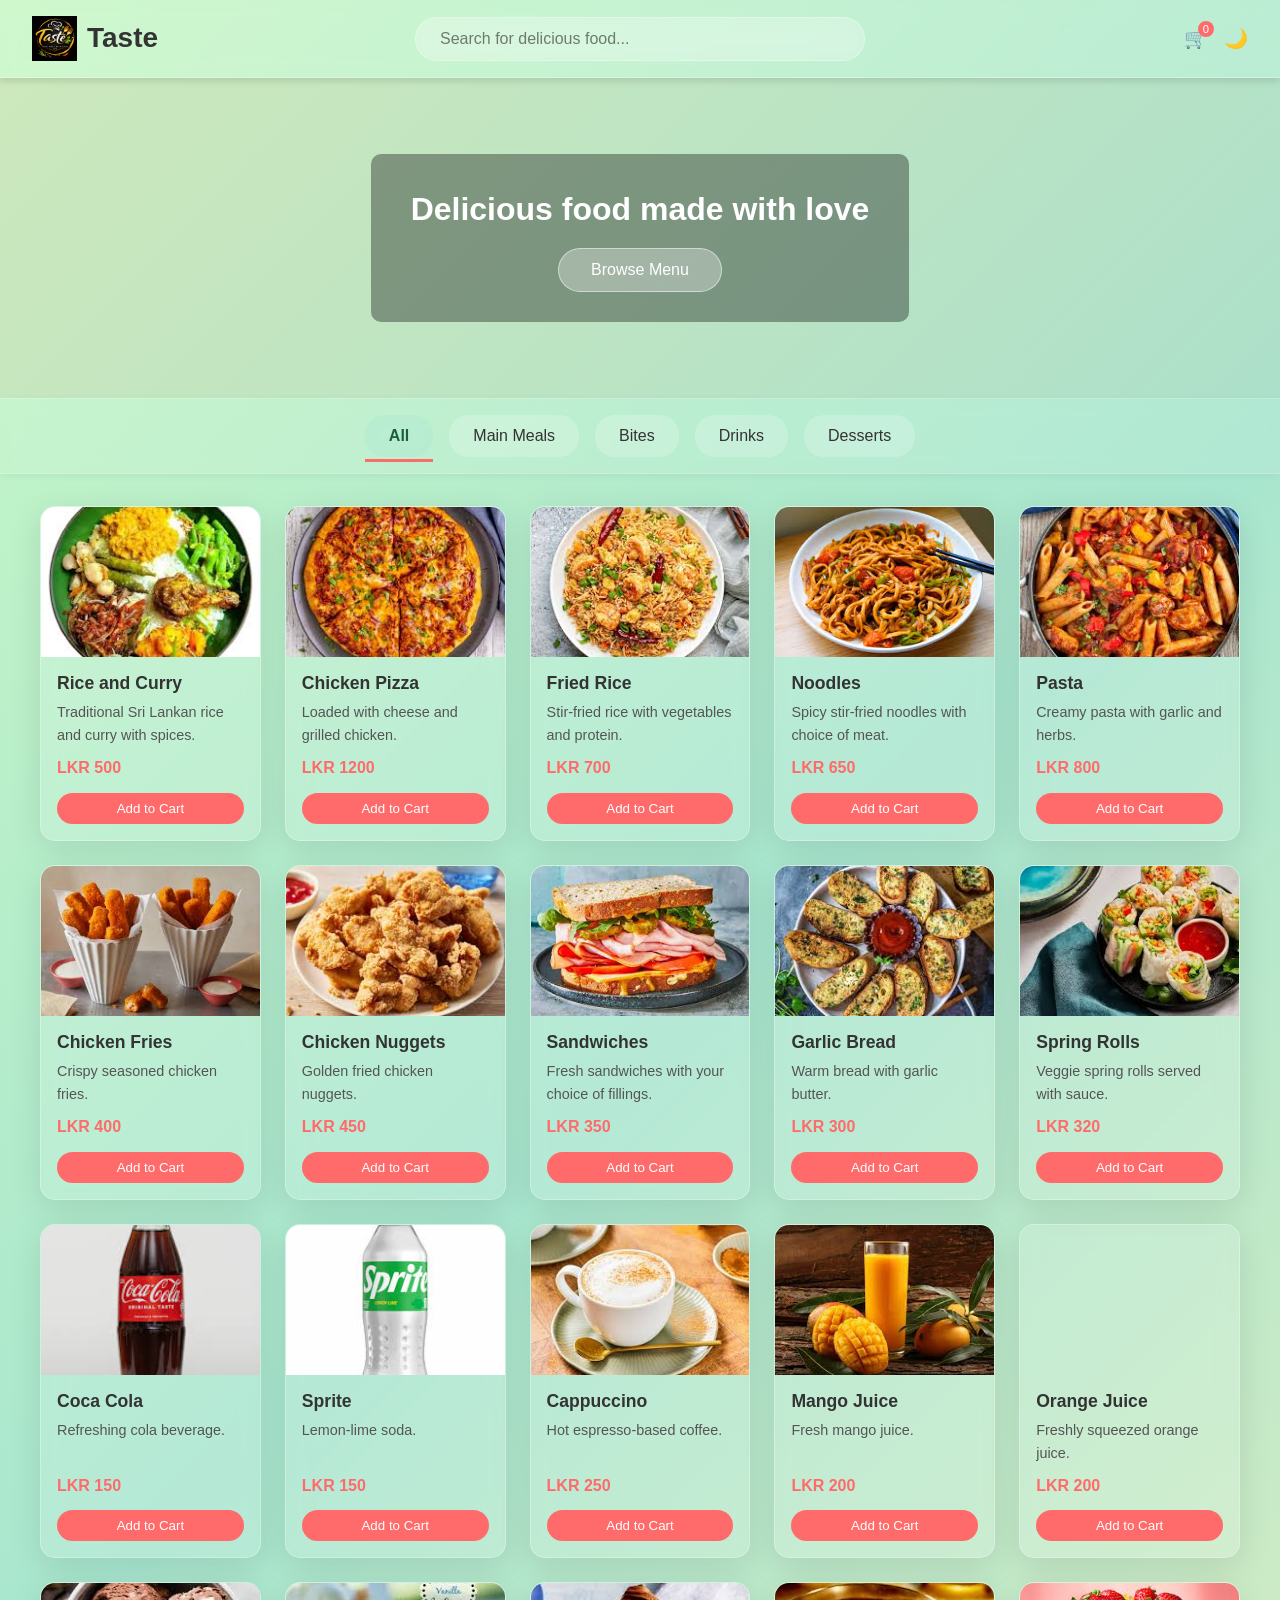
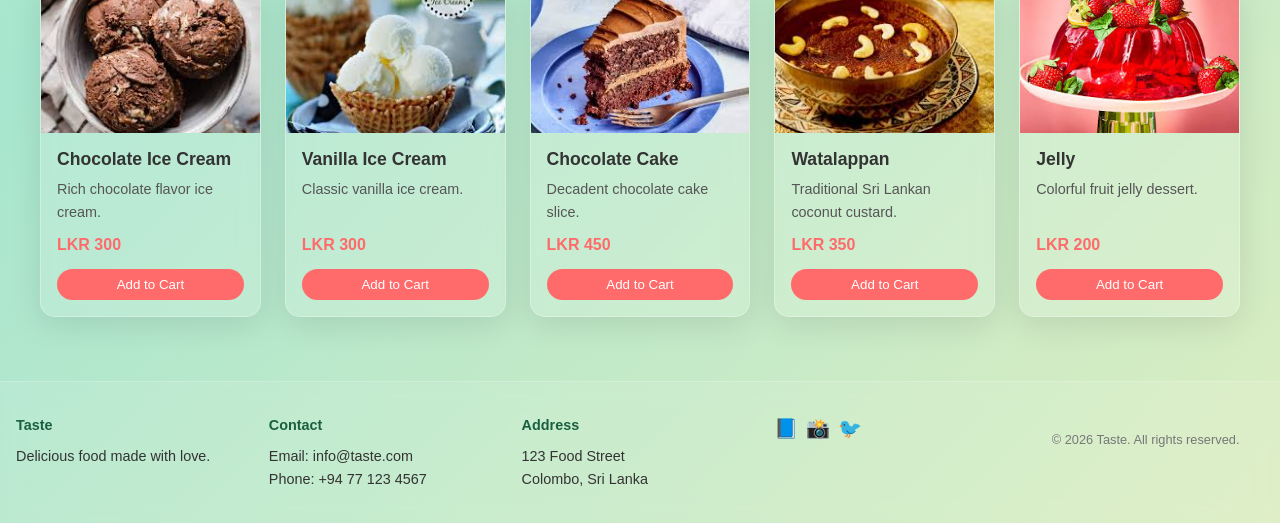
==== index.html @ 6d7d7623 "version1" ====
<!DOCTYPE html>
<html lang="en">
<head>
    <meta charset="UTF-8">
    <meta name="viewport" content="width=device-width, initial-scale=1.0">
    <title>Taste - Restaurant</title>
    <link rel="stylesheet" href="style.css">
</head>
<body>
    <header class="site-header">
        <div class="logo-area">
            <div class="logo-container">
                <img src="logo.png" alt="Taste Logo" class="logo">
                <h1 class="restaurant-name">Taste</h1>
            </div>
        </div>
        <div class="search-area">
            <input type="text" class="search-bar" placeholder="Search for delicious food...">
        </div>
        <div class="icons-area">
            <button class="cart-btn" aria-label="Cart">
                🛒<span class="cart-count">0</span>
            </button>
            <button class="mode-toggle" aria-label="Toggle light/dark mode">🌙</button>
        </div>
    </header>

    <main>
        <section class="hero">
            <div class="hero-overlay">
                <h1>Delicious food made with love</h1>
                <button class="browse-menu-btn">Browse Menu</button>
            </div>
        </section>

        <nav class="category-tabs">
            <button class="tab active" data-category="All">All</button>
            <button class="tab" data-category="Main Meals">Main Meals</button>
            <button class="tab" data-category="Bites">Bites</button>
            <button class="tab" data-category="Drinks">Drinks</button>
            <button class="tab" data-category="Desserts">Desserts</button>
        </nav>

        <section class="menu" id="menu">
            <div class="cards">
                <!-- Main Meals -->
                <div class="food-card" data-category="Main Meals">
                    <img src="rice and curry.png" alt="Rice and Curry">
                    <h3>Rice and Curry</h3>
                    <p>Traditional Sri Lankan rice and curry with spices.</p>
                    <span class="price">LKR 500</span>
                    <button class="add-btn">Add to Cart</button>
                </div>
                <div class="food-card" data-category="Main Meals">
                    <img src="chicken pizza.png" alt="Chicken Pizza">
                    <h3>Chicken Pizza</h3>
                    <p>Loaded with cheese and grilled chicken.</p>
                    <span class="price">LKR 1200</span>
                    <button class="add-btn">Add to Cart</button>
                </div>
                <div class="food-card" data-category="Main Meals">
                    <img src="fried rice.png" alt="Fried Rice">
                    <h3>Fried Rice</h3>
                    <p>Stir-fried rice with vegetables and protein.</p>
                    <span class="price">LKR 700</span>
                    <button class="add-btn">Add to Cart</button>
                </div>
                <div class="food-card" data-category="Main Meals">
                    <img src="noodles.png" alt="Noodles">
                    <h3>Noodles</h3>
                    <p>Spicy stir-fried noodles with choice of meat.</p>
                    <span class="price">LKR 650</span>
                    <button class="add-btn">Add to Cart</button>
                </div>
                <div class="food-card" data-category="Main Meals">
                    <img src="pasta.png" alt="Pasta">
                    <h3>Pasta</h3>
                    <p>Creamy pasta with garlic and herbs.</p>
                    <span class="price">LKR 800</span>
                    <button class="add-btn">Add to Cart</button>
                </div>
                <!-- Bites -->
                <div class="food-card" data-category="Bites">
                    <img src="chicken fries.png" alt="Chicken Fries">
                    <h3>Chicken Fries</h3>
                    <p>Crispy seasoned chicken fries.</p>
                    <span class="price">LKR 400</span>
                    <button class="add-btn">Add to Cart</button>
                </div>
                <div class="food-card" data-category="Bites">
                    <img src="chicken nuggets.png" alt="Chicken Nuggets">
                    <h3>Chicken Nuggets</h3>
                    <p>Golden fried chicken nuggets.</p>
                    <span class="price">LKR 450</span>
                    <button class="add-btn">Add to Cart</button>
                </div>
                <div class="food-card" data-category="Bites">
                    <img src="sandwitch.png" alt="Sandwiches">
                    <h3>Sandwiches</h3>
                    <p>Fresh sandwiches with your choice of fillings.</p>
                    <span class="price">LKR 350</span>
                    <button class="add-btn">Add to Cart</button>
                </div>
                <div class="food-card" data-category="Bites">
                    <img src="garlic bread.png" alt="Garlic Bread">
                    <h3>Garlic Bread</h3>
                    <p>Warm bread with garlic butter.</p>
                    <span class="price">LKR 300</span>
                    <button class="add-btn">Add to Cart</button>
                </div>
                <div class="food-card" data-category="Bites">
                    <img src="zpring rolls.png" alt="Spring Rolls">
                    <h3>Spring Rolls</h3>
                    <p>Veggie spring rolls served with sauce.</p>
                    <span class="price">LKR 320</span>
                    <button class="add-btn">Add to Cart</button>
                </div>
                <!-- Drinks -->
                <div class="food-card" data-category="Drinks">
                    <img src="cocacola.png" alt="Coca Cola">
                    <h3>Coca Cola</h3>
                    <p>Refreshing cola beverage.</p>
                    <span class="price">LKR 150</span>
                    <button class="add-btn">Add to Cart</button>
                </div>
                <div class="food-card" data-category="Drinks">
                    <img src="sprite.png" alt="Sprite">
                    <h3>Sprite</h3>
                    <p>Lemon-lime soda.</p>
                    <span class="price">LKR 150</span>
                    <button class="add-btn">Add to Cart</button>
                </div>
                <div class="food-card" data-category="Drinks">
                    <img src="cappuccino.png" alt="Cappuccino">
                    <h3>Cappuccino</h3>
                    <p>Hot espresso-based coffee.</p>
                    <span class="price">LKR 250</span>
                    <button class="add-btn">Add to Cart</button>
                </div>
                <div class="food-card" data-category="Drinks">
                    <img src="mango juice.png" alt="Mango Juice">
                    <h3>Mango Juice</h3>
                    <p>Fresh mango juice.</p>
                    <span class="price">LKR 200</span>
                    <button class="add-btn">Add to Cart</button>
                </div>
                <div class="food-card" data-category="Drinks">
                    <img src="orange juice.png" alt="Orange Juice">
                    <h3>Orange Juice</h3>
                    <p>Freshly squeezed orange juice.</p>
                    <span class="price">LKR 200</span>
                    <button class="add-btn">Add to Cart</button>
                </div>
                <!-- Desserts -->
                <div class="food-card" data-category="Desserts">
                    <img src="chocolate ice cream.png" alt="Chocolate Ice Cream">
                    <h3>Chocolate Ice Cream</h3>
                    <p>Rich chocolate flavor ice cream.</p>
                    <span class="price">LKR 300</span>
                    <button class="add-btn">Add to Cart</button>
                </div>
                <div class="food-card" data-category="Desserts">
                    <img src="vanila ice cream.png" alt="Vanilla Ice Cream">
                    <h3>Vanilla Ice Cream</h3>
                    <p>Classic vanilla ice cream.</p>
                    <span class="price">LKR 300</span>
                    <button class="add-btn">Add to Cart</button>
                </div>
                <div class="food-card" data-category="Desserts">
                    <img src="chocolate cake.png" alt="Chocolate Cake">
                    <h3>Chocolate Cake</h3>
                    <p>Decadent chocolate cake slice.</p>
                    <span class="price">LKR 450</span>
                    <button class="add-btn">Add to Cart</button>
                </div>
                <div class="food-card" data-category="Desserts">
                    <img src="watalappan.png" alt="Watalappan">
                    <h3>Watalappan</h3>
                    <p>Traditional Sri Lankan coconut custard.</p>
                    <span class="price">LKR 350</span>
                    <button class="add-btn">Add to Cart</button>
                </div>
                <div class="food-card" data-category="Desserts">
                    <img src="jelly.png" alt="Jelly">
                    <h3>Jelly</h3>
                    <p>Colorful fruit jelly dessert.</p>
                    <span class="price">LKR 200</span>
                    <button class="add-btn">Add to Cart</button>
                </div>
            </div>
        </section>
    </main>

    <!-- toast notifications -->
    <div class="toast-container" id="toast-container"></div>

    <!-- cart panel -->
    <div class="cart-overlay" id="cart-overlay"></div>
    <div class="cart-panel" id="cart-panel">
        <button class="close-cart" id="close-cart">×</button>
        <h2>Your Cart</h2>
        <div class="cart-items" id="cart-items"></div>
        <div class="cart-total">
            <span>Total:</span>
            <span id="cart-total-price">LKR 0</span>
        </div>
        <button id="checkout-btn" class="btn primary" style="margin-top:1rem;">Proceed to Checkout</button>
    </div>

    <button class="floating-cart-btn" id="floating-cart-btn" aria-label="Cart">🛒<span class="cart-count">0</span></button>

    <footer class="site-footer">
        <div class="footer-section">
            <h4>Taste</h4>
            <p>Delicious food made with love.</p>
        </div>
        <div class="footer-section">
            <h4>Contact</h4>
            <p>Email: info@taste.com</p>
            <p>Phone: +94 77 123 4567</p>
        </div>
        <div class="footer-section">
            <h4>Address</h4>
            <p>123 Food Street</p>
            <p>Colombo, Sri Lanka</p>
        </div>
        <div class="footer-section social-icons">
            <a href="#" aria-label="Facebook">📘</a>
            <a href="#" aria-label="Instagram">📸</a>
            <a href="#" aria-label="Twitter">🐦</a>
        </div>
        <div class="footer-section" style="width:100%; text-align:center; margin-top:1rem; font-size:0.8rem; color:#777;">
            &copy; 2026 Taste. All rights reserved.
        </div>
    </footer>

    <script src="script.js"></script>
</body>
</html>
---- style.css ----
/* Reset some default styles */
* {
    margin: 0;
    padding: 0;
    box-sizing: border-box;
}

:root {
    --bg-color: #f9f9f9;
    --text-color: #333;
    --text-secondary: #555;
    --header-bg: #fff;
    --card-bg: #fff;
    --accent-color: #ff6b6b;
    --overlay-bg: rgba(0,0,0,0.4);
    --footer-bg: #222;
    --footer-text: #ccc;
}

[data-theme="dark"] {
    --bg-color: #121212;
    --text-color: #eee;
    --text-secondary: #bbb;
    --header-bg: #1e1e1e;
    --card-bg: #1e1e1e;
    --accent-color: #ff6b6b;
    --overlay-bg: rgba(0,0,0,0.6);
    --footer-bg: #000;
    --footer-text: #777;
}

body {
    font-family: 'Helvetica Neue', Arial, sans-serif;
    line-height: 1.6;
    color: var(--text-color);
    background: linear-gradient(135deg, #c8f7c5 0%, #a8e6cf 50%, #dcedc1 100%);
    min-height: 100vh;
    transition: background 0.3s, color 0.3s;
}

/* Header */
.site-header {
    display: flex;
    justify-content: space-between;
    align-items: center;
    padding: 1rem 2rem;
    background: rgba(255, 255, 255, 0.15);
    backdrop-filter: blur(10px);
    border-bottom: 1px solid rgba(255, 255, 255, 0.3);
    box-shadow: 0 4px 6px rgba(0, 0, 0, 0.1);
    position: sticky;
    top: 0;
    z-index: 1000;
}

.logo-area {
    flex: 1;
}

.search-area {
    flex: 2;
    display: flex;
    justify-content: center;
}

.icons-area {
    flex: 1;
    display: flex;
    justify-content: flex-end;
    align-items: center;
    gap: 1rem;
}

.logo-container {
    display: flex;
    align-items: center;
    gap: 10px;
}

.logo {
    width: 45px;
    height: 45px;
    object-fit: contain;
}

.restaurant-name {
    font-size: 28px;
    font-weight: bold;
    color: var(--text-color);
    margin: 0;
}

.header-controls {
    display: flex;
    align-items: center;
    gap: 1rem;
}

.search-bar {
    padding: 0.5rem 1rem;
    border: 1px solid #ccc;
    border-radius: 20px;
    width: 200px;
}

.cart-btn,
.mode-toggle {
    background: none;
    border: none;
    font-size: 1.2rem;
    cursor: pointer;
}

/* Hero */
.hero {
    height: 320px;
    background: linear-gradient(135deg, rgba(255,107,107,0.1) 0%, rgba(255,107,107,0.05) 100%), url('banner.jpg') center/cover no-repeat;
    display: flex;
    align-items: center;
    justify-content: center;
    position: relative;
    margin: 0;
    padding: 40px;
}

/* smooth fade for menu filter */
.cards {
    opacity: 1;
    transition: opacity 0.3s ease;
}
.cards.hiding {
    opacity: 0;
}

/* food card scroll animation */
.food-card {
    background: var(--card-bg);
    border-radius: 10px;
    overflow: hidden;
    box-shadow: 0 2px 8px rgba(0,0,0,0.1);
    display: flex;
    flex-direction: column;
    transition: transform 0.3s, box-shadow 0.3s, opacity 0.5s;
    opacity: 0;
    transform: translateY(20px);
}
.food-card.visible {
    opacity: 1;
    transform: translateY(0);
}

.food-card img {
    width: 100%;
    height: 150px;
    object-fit: cover;
    border-radius: 10px 10px 0 0;
    opacity: 0;
    transition: opacity 0.5s ease, transform 0.5s ease;
}
.food-card img.loaded {
    opacity: 1;
    transform: scale(1);
}

.hero-overlay {
    text-align: center;
    color: #fff;
    background: rgba(0,0,0,0.35);
    padding: 30px 40px;
    border-radius: 10px;
}

.hero h1 {
    font-size: 2rem;
    margin-bottom: 0.75rem;
}

.browse-menu-btn {
    padding: 0.75rem 2rem;
    font-size: 1rem;
    border: none;
    background: rgba(255, 255, 255, 0.3);
    backdrop-filter: blur(10px);
    color: #fff;
    border-radius: 30px;
    cursor: pointer;
    border: 1px solid rgba(255, 255, 255, 0.5);
    transition: all 0.3s ease;
}

.browse-menu-btn:hover {
    background: rgba(255, 255, 255, 0.4);
    backdrop-filter: blur(15px);
    box-shadow: 0 8px 20px rgba(0, 0, 0, 0.15);
    transform: translateY(-2px);
}

/* Categories */
.category-tabs {
    display: flex;
    justify-content: center;
    gap: 1rem;
    padding: 1rem 0;
    background: rgba(255, 255, 255, 0.1);
    backdrop-filter: blur(10px);
    border-top: 1px solid rgba(255, 255, 255, 0.2);
    border-bottom: 1px solid rgba(255, 255, 255, 0.2);
    box-shadow: 0 2px 8px rgba(0, 0, 0, 0.05);
    margin-top: 0;
}

.tab {
    padding: 0.75rem 1.5rem;
    border: none;
    background: rgba(255, 255, 255, 0.2);
    border-radius: 20px;
    font-size: 1rem;
    cursor: pointer;
    position: relative;
    transition: all 0.3s ease;
    color: var(--text-color);
}

.tab:hover {
    background: rgba(255, 255, 255, 0.3);
    backdrop-filter: blur(10px);
}

.tab.active {
    background: rgba(168, 230, 207, 0.4);
    backdrop-filter: blur(10px);
    color: #1a5f3f;
    font-weight: 600;
}

.tab.active::after {
    content: '';
    position: absolute;
    bottom: -5px;
    left: 0;
    right: 0;
    height: 3px;
    background-color: var(--accent-color);
}

/* Menu cards grid */
.menu {
    padding: 2rem 1rem;
    background: transparent;
    margin-top: 0;
}

.cards {
    display: grid;
    grid-template-columns: repeat(auto-fit, minmax(220px, 1fr));
    gap: 1.5rem;
    max-width: 1200px;
    margin: 0 auto;
}

.food-card {
    background: rgba(255, 255, 255, 0.15);
    backdrop-filter: blur(10px);
    border-radius: 15px;
    overflow: hidden;
    box-shadow: 0 8px 32px rgba(0, 0, 0, 0.1);
    border: 1px solid rgba(255, 255, 255, 0.3);
    display: flex;
    flex-direction: column;
    transition: transform 0.3s, box-shadow 0.3s, opacity 0.5s, backdrop-filter 0.3s;
    opacity: 0;
    transform: translateY(20px);
}

.food-card:hover {
    transform: translateY(-8px);
    box-shadow: 0 12px 40px rgba(0, 0, 0, 0.15);
    background: rgba(255, 255, 255, 0.25);
    backdrop-filter: blur(15px);
}

.food-card img {
    width: 100%;
    height: 150px;
    object-fit: cover;
}

.food-card h3 {
    margin: 0.75rem 1rem 0.25rem;
    font-size: 1.1rem;
    color: var(--text-color);
}

.food-card p {
    margin: 0 1rem 0.5rem;
    font-size: 0.9rem;
    color: var(--text-secondary);
    flex-grow: 1;
}

.price {
    margin: 0 1rem 0.75rem;
    font-weight: bold;
    color: var(--accent-color);
}

.add-btn {
    margin: 0 1rem 1rem;
    padding: 0.5rem;
    border: none;
    border-radius: 20px;
    background-color: var(--accent-color);
    color: #fff;
    cursor: pointer;
    transition: background-color 0.3s;
}

.add-btn:hover {
    background-color: #e55a5a;
}

.food-card:hover {
    transform: translateY(-8px);
    box-shadow: 0 12px 40px rgba(0, 0, 0, 0.15);
    background: rgba(255, 255, 255, 0.25);
    backdrop-filter: blur(15px);
}

/* Cart badge */
.cart-btn {
    position: relative;
}
.cart-count {
    position: absolute;
    top: -6px;
    right: -6px;
    background: var(--accent-color);
    color: #fff;
    font-size: 0.7rem;
    border-radius: 50%;
    padding: 2px 5px;
    transition: transform 0.3s;
}
.cart-count.bump {
    transform: scale(1.4);
}

/* floating cart for mobile */
.floating-cart-btn {
    display: none;
    position: fixed;
    bottom: 20px;
    right: 20px;
    background: var(--accent-color);
    color: #fff;
    border: none;
    padding: 0.75rem;
    border-radius: 50%;
    font-size: 1.5rem;
    z-index: 1150;
    cursor: pointer;
    box-shadow: 0 2px 8px rgba(0,0,0,0.2);
}
.floating-cart-btn .cart-count {
    top: -8px;
    right: -8px;
}

@media (max-width: 768px) {
    .floating-cart-btn { display: block; }
}

/* Cart panel and overlay */
.cart-overlay {
    position: fixed;
    top: 0;
    left: 0;
    width: 100vw;
    height: 100vh;
    background: rgba(0,0,0,0.4);
    backdrop-filter: blur(5px);
    opacity: 0;
    visibility: hidden;
    transition: opacity 0.3s;
    z-index: 1050;
}
.cart-overlay.open {
    opacity: 1;
    visibility: visible;
}

.cart-panel {
    position: fixed;
    top: 0;
    right: -100%;
    width: 350px;
    height: 100vh;
    background: rgba(255, 255, 255, 0.15);
    backdrop-filter: blur(10px);
    border-left: 1px solid rgba(255, 255, 255, 0.3);
    box-shadow: -4px 0 12px rgba(0,0,0,0.15);
    transition: right 0.3s;
    z-index: 1100;
    display: flex;
    flex-direction: column;
    padding: 1rem;
    color: var(--text-color);
}
.cart-panel.open {
    right: 0;
}

.close-cart {
    background: none;
    border: none;
    font-size: 1.5rem;
    align-self: flex-end;
    cursor: pointer;
}

.cart-items {
    flex-grow: 1;
    overflow-y: auto;
    margin: 1rem 0;
}

.cart-item {
    display: flex;
    justify-content: space-between;
    align-items: center;
    margin-bottom: 1rem;
}

.cart-item .info {
    flex: 1;
}

.cart-item .controls {
    display: flex;
    align-items: center;
    gap: 0.5rem;
}

.cart-item button {
    background: none;
    border: 1px solid #ccc;
    padding: 2px 5px;
    cursor: pointer;
    font-size: 0.9rem;
}

.cart-total {
    font-weight: bold;
    display: flex;
    justify-content: space-between;
    padding-top: 1rem;
    border-top: 1px solid #eee;
}

/* Toast */
.toast-container {
    position: fixed;
    bottom: 20px;
    left: 50%;
    transform: translateX(-50%);
    z-index: 1200;
}

/* Checkout/bill page */
.checkout {
    max-width: 800px;
    margin: 2rem auto;
    padding: 0 1rem;
}

/* search bar style */
.search-bar {
    padding: 12px 24px;
    border: 1px solid rgba(255, 255, 255, 0.3);
    border-radius: 25px;
    width: 450px;
    background: rgba(255, 255, 255, 0.2);
    backdrop-filter: blur(10px);
    color: var(--text-color);
    transition: all 0.3s ease;
    font-size: 1rem;
}

.search-bar:focus {
    outline: none;
    background: rgba(255, 255, 255, 0.3);
    border-color: rgba(255, 255, 255, 0.5);
    box-shadow: 0 0 20px rgba(168, 230, 207, 0.3);
}

.search-bar::placeholder {
    color: rgba(0, 0, 0, 0.5);
}

/* footer styles */
.site-footer {
    background: rgba(255, 255, 255, 0.1);
    backdrop-filter: blur(10px);
    border-top: 1px solid rgba(255, 255, 255, 0.2);
    color: var(--text-color);
    padding: 2rem 1rem;
    display: flex;
    flex-wrap: wrap;
    justify-content: space-between;
    gap: 1rem;
    font-size: 0.9rem;
    margin-top: 2rem;
}
.site-footer .footer-section {
    flex: 1 1 200px;
}
.site-footer h4 {
    margin-bottom: 0.5rem;
    color: #1a5f3f;
    font-weight: 600;
}
.site-footer a {
    color: var(--text-color);
    text-decoration: none;
    transition: opacity 0.3s;
}
.site-footer a:hover { 
    opacity: 0.8;
    text-decoration: underline;
}
.site-footer .social-icons {
    display: flex;
    gap: 0.5rem;
}
.site-footer .social-icons a {
    font-size: 1.2rem;
}

/* dark mode toggle icon rotation */
.mode-toggle {
    transition: transform 0.3s;
}
.mode-toggle.rotated { transform: rotate(360deg); }

.bill-table {
    width: 100%;
    border-collapse: collapse;
    margin-bottom: 1.5rem;
}

.bill-table th,
.bill-table td {
    border: 1px solid #ddd;
    padding: 0.75rem;
    text-align: left;
}

.bill-table tfoot td {
    font-weight: bold;
}

.bill-actions {
    display: flex;
    justify-content: flex-end;
    gap: 1rem;
}

.btn {
    padding: 0.75rem 1.5rem;
    border: none;
    border-radius: 5px;
    cursor: pointer;
    font-size: 1rem;
}

.btn.primary {
    background-color: #ff6b6b;
    color: #fff;
}

.btn.secondary {
    background-color: #ccc;
    color: #333;
}

.back-btn {
    background: none;
    border: none;
    font-size: 1rem;
    cursor: pointer;
    color: #333;
}


.toast {
    background: #333;
    color: #fff;
    padding: 0.75rem 1.5rem;
    border-radius: 5px;
    margin-top: 0.5rem;
    opacity: 0;
    animation: fadein 0.5s forwards, fadeout 0.5s 2.5s forwards;
}

[data-theme="dark"] .toast {
    background: #444;
}

@keyframes fadein {
    to { opacity: 1; }
}
@keyframes fadeout {
    to { opacity: 0; }
}

/* Responsive adjustments */
@media (max-width: 768px) {
    .search-bar {
        width: 200px;
        padding: 10px 15px;
        font-size: 0.9rem;
    }
    .hero h1 {
        font-size: 1.5rem;
    }
    .browse-menu-btn {
        padding: 0.5rem 1rem;
        font-size: 0.9rem;
    }
    .category-tabs {
        flex-wrap: wrap;
    }
    .tab {
        flex: 1 1 40%;
        text-align: center;
        padding: 0.5rem 1rem;
    }
    .site-header {
        padding: 1rem;
    }
    .logo-area {
        flex: 0.8;
    }
    .search-area {
        flex: 1.5;
    }
    .icons-area {
        flex: 0.8;
    }
}

@media (max-width: 480px) {
    .search-bar {
        width: 120px;
    }
    .restaurant-name {
        font-size: 1.5rem;
    }
    .logo {
        width: 35px;
        height: 35px;
    }
    .hero {
        height: 280px;
        padding: 20px;
    }
    .hero-overlay {
        padding: 20px 25px;
    }
    .site-header {
        padding: 0.75rem;
    }
    .logo-area {
        flex: 0.6;
    }
    .search-area {
        flex: 1;
    }
    .icons-area {
        flex: 0.6;
    }
}
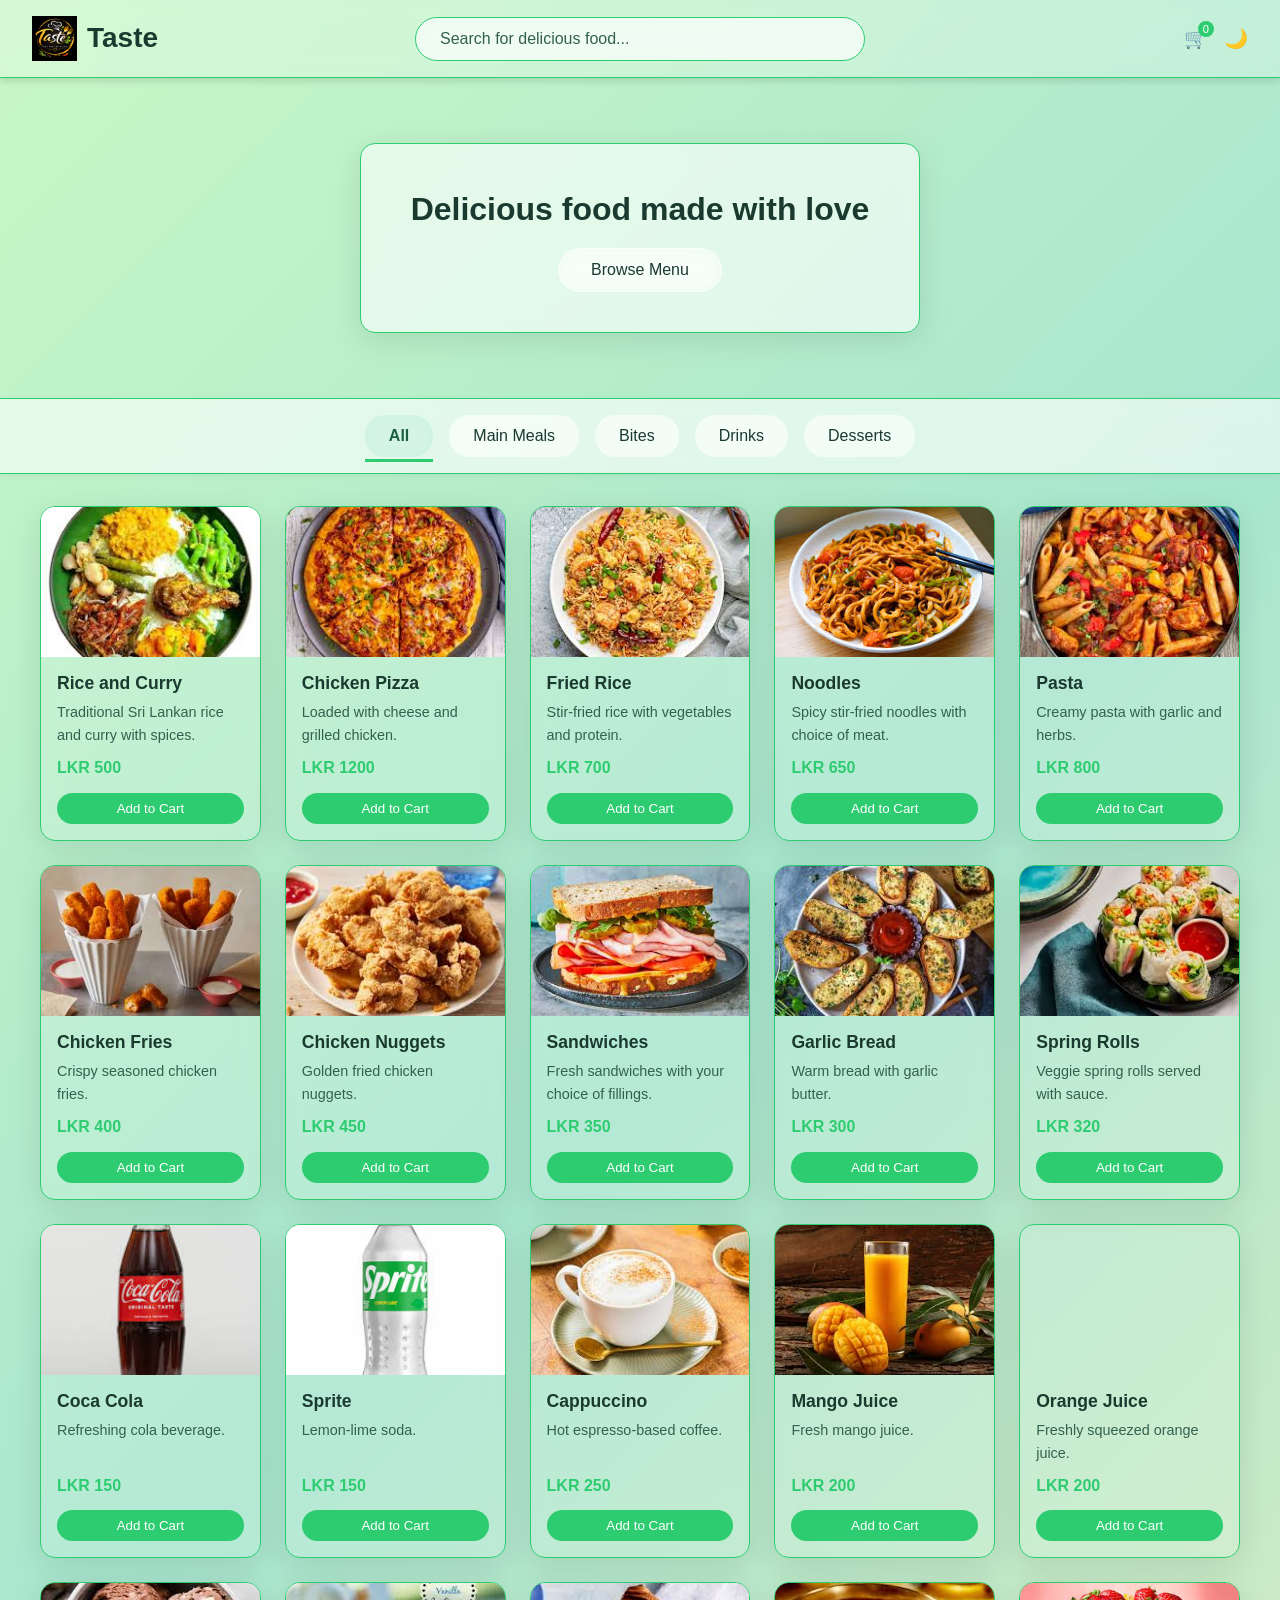
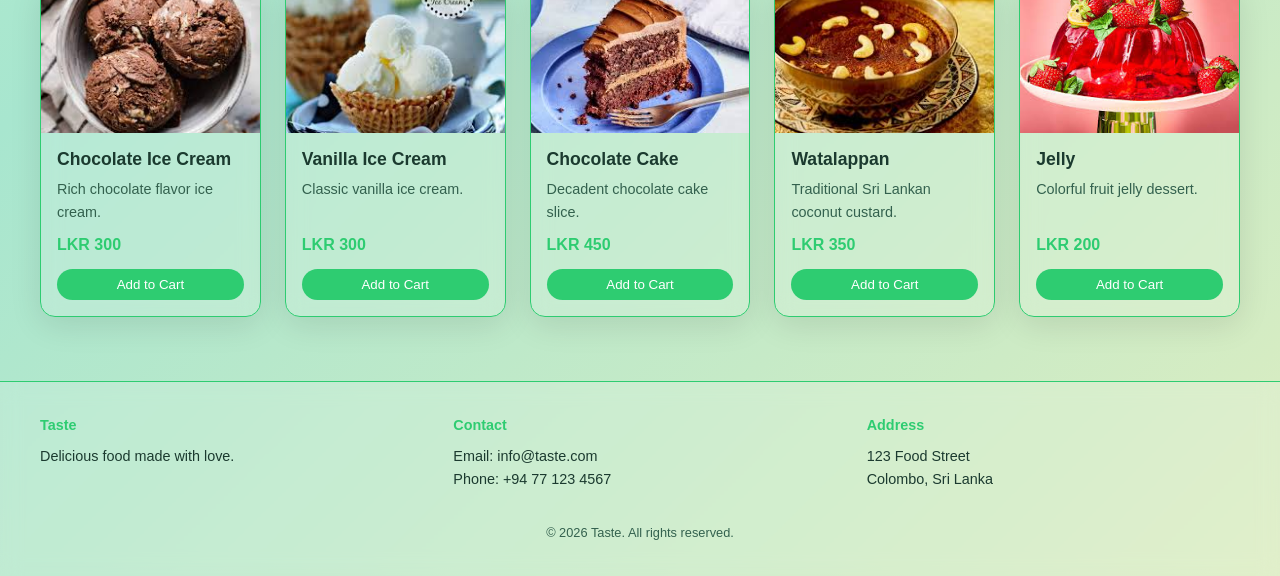
==== commit 9db97420: "Improved dark theme" ====
--- a/index.html
+++ b/index.html
@@ -210,28 +210,23 @@
     <button class="floating-cart-btn" id="floating-cart-btn" aria-label="Cart">🛒<span class="cart-count">0</span></button>
 
     <footer class="site-footer">
-        <div class="footer-section">
-            <h4>Taste</h4>
-            <p>Delicious food made with love.</p>
-        </div>
-        <div class="footer-section">
-            <h4>Contact</h4>
-            <p>Email: info@taste.com</p>
-            <p>Phone: +94 77 123 4567</p>
-        </div>
-        <div class="footer-section">
-            <h4>Address</h4>
-            <p>123 Food Street</p>
-            <p>Colombo, Sri Lanka</p>
-        </div>
-        <div class="footer-section social-icons">
-            <a href="#" aria-label="Facebook">📘</a>
-            <a href="#" aria-label="Instagram">📸</a>
-            <a href="#" aria-label="Twitter">🐦</a>
-        </div>
-        <div class="footer-section" style="width:100%; text-align:center; margin-top:1rem; font-size:0.8rem; color:#777;">
-            &copy; 2026 Taste. All rights reserved.
-        </div>
+        <div class="footer-sections">
+            <div class="footer-section">
+                <h4>Taste</h4>
+                <p>Delicious food made with love.</p>
+            </div>
+            <div class="footer-section">
+                <h4>Contact</h4>
+                <p>Email: <a href="mailto:info@taste.com">info@taste.com</a></p>
+                <p>Phone: +94 77 123 4567</p>
+            </div>
+            <div class="footer-section">
+                <h4>Address</h4>
+                <p>123 Food Street</p>
+                <p>Colombo, Sri Lanka</p>
+            </div>
+        </div>
+        <div class="footer-copy">&copy; 2026 Taste. All rights reserved.</div>
     </footer>
 
     <script src="script.js"></script>
--- a/style.css
+++ b/style.css
@@ -6,34 +6,35 @@
 }
 
 :root {
-    --bg-color: #f9f9f9;
-    --text-color: #333;
-    --text-secondary: #555;
-    --header-bg: #fff;
-    --card-bg: #fff;
-    --accent-color: #ff6b6b;
+    --bg-color: linear-gradient(135deg, #c8f7c5 0%, #a8e6cf 50%, #dcedc1 100%);
+    --text-color: #1b3a2f;
+    --text-secondary: #33614e;
+    --header-bg: rgba(255, 255, 255, 0.25);
+    --card-bg: rgba(255,255,255,0.6);
+    --accent-color: #2ecc71;
     --overlay-bg: rgba(0,0,0,0.4);
-    --footer-bg: #222;
-    --footer-text: #ccc;
+    --footer-bg: rgba(255,255,255,0.15);
+    --footer-text: #1b3a2f;
+    --toast-bg: rgba(0,0,0,0.7);
 }
 
 [data-theme="dark"] {
-    --bg-color: #121212;
-    --text-color: #eee;
-    --text-secondary: #bbb;
-    --header-bg: #1e1e1e;
-    --card-bg: #1e1e1e;
-    --accent-color: #ff6b6b;
+    --bg-color: #0f1f17;
+    --text-color: #ffffff;
+    --text-secondary: #cccccc;
+    --header-bg: rgba(0, 0, 0, 0.4);
+    --card-bg: rgba(0,0,0,0.4);
+    --accent-color: #27ae60;
     --overlay-bg: rgba(0,0,0,0.6);
-    --footer-bg: #000;
-    --footer-text: #777;
+    --footer-bg: rgba(0,0,0,0.4);
+    --footer-text: #cccccc;
 }
 
 body {
     font-family: 'Helvetica Neue', Arial, sans-serif;
     line-height: 1.6;
     color: var(--text-color);
-    background: linear-gradient(135deg, #c8f7c5 0%, #a8e6cf 50%, #dcedc1 100%);
+    background: var(--bg-color);
     min-height: 100vh;
     transition: background 0.3s, color 0.3s;
 }
@@ -44,9 +45,9 @@
     justify-content: space-between;
     align-items: center;
     padding: 1rem 2rem;
-    background: rgba(255, 255, 255, 0.15);
-    backdrop-filter: blur(10px);
-    border-bottom: 1px solid rgba(255, 255, 255, 0.3);
+    background: var(--header-bg);
+    backdrop-filter: blur(10px);
+    border-bottom: 1px solid var(--accent-color);
     box-shadow: 0 4px 6px rgba(0, 0, 0, 0.1);
     position: sticky;
     top: 0;
@@ -96,13 +97,6 @@
     gap: 1rem;
 }
 
-.search-bar {
-    padding: 0.5rem 1rem;
-    border: 1px solid #ccc;
-    border-radius: 20px;
-    width: 200px;
-}
-
 .cart-btn,
 .mode-toggle {
     background: none;
@@ -114,7 +108,7 @@
 /* Hero */
 .hero {
     height: 320px;
-    background: linear-gradient(135deg, rgba(255,107,107,0.1) 0%, rgba(255,107,107,0.05) 100%), url('banner.jpg') center/cover no-repeat;
+    background: var(--bg-color) url('banner.jpg') center/cover no-repeat;
     display: flex;
     align-items: center;
     justify-content: center;
@@ -164,10 +158,13 @@
 
 .hero-overlay {
     text-align: center;
-    color: #fff;
-    background: rgba(0,0,0,0.35);
-    padding: 30px 40px;
-    border-radius: 10px;
+    color: var(--text-color);
+    background: var(--card-bg);
+    backdrop-filter: blur(10px);
+    padding: 40px 50px;
+    border-radius: 15px;
+    border: 1px solid var(--accent-color);
+    box-shadow: 0 8px 32px rgba(0, 0, 0, 0.1);
 }
 
 .hero h1 {
@@ -181,7 +178,7 @@
     border: none;
     background: rgba(255, 255, 255, 0.3);
     backdrop-filter: blur(10px);
-    color: #fff;
+    color: var(--text-color);
     border-radius: 30px;
     cursor: pointer;
     border: 1px solid rgba(255, 255, 255, 0.5);
@@ -201,10 +198,10 @@
     justify-content: center;
     gap: 1rem;
     padding: 1rem 0;
-    background: rgba(255, 255, 255, 0.1);
-    backdrop-filter: blur(10px);
-    border-top: 1px solid rgba(255, 255, 255, 0.2);
-    border-bottom: 1px solid rgba(255, 255, 255, 0.2);
+    background: var(--card-bg);
+    backdrop-filter: blur(10px);
+    border-top: 1px solid var(--accent-color);
+    border-bottom: 1px solid var(--accent-color);
     box-shadow: 0 2px 8px rgba(0, 0, 0, 0.05);
     margin-top: 0;
 }
@@ -212,7 +209,7 @@
 .tab {
     padding: 0.75rem 1.5rem;
     border: none;
-    background: rgba(255, 255, 255, 0.2);
+    background: var(--card-bg);
     border-radius: 20px;
     font-size: 1rem;
     cursor: pointer;
@@ -264,7 +261,7 @@
     border-radius: 15px;
     overflow: hidden;
     box-shadow: 0 8px 32px rgba(0, 0, 0, 0.1);
-    border: 1px solid rgba(255, 255, 255, 0.3);
+    border: 1px solid var(--accent-color);
     display: flex;
     flex-direction: column;
     transition: transform 0.3s, box-shadow 0.3s, opacity 0.5s, backdrop-filter 0.3s;
@@ -395,7 +392,7 @@
     right: -100%;
     width: 350px;
     height: 100vh;
-    background: rgba(255, 255, 255, 0.15);
+    background: var(--card-bg);
     backdrop-filter: blur(10px);
     border-left: 1px solid rgba(255, 255, 255, 0.3);
     box-shadow: -4px 0 12px rgba(0,0,0,0.15);
@@ -408,6 +405,33 @@
 }
 .cart-panel.open {
     right: 0;
+}
+
+/* dark mode visibility fixes */
+.dark-mode .category-tabs button {
+    color: #ffffff;
+    background: #0f3b2e;
+    border: 1px solid #1fa463;
+}
+.dark-mode .category-tabs button.active {
+    background: #1fa463;
+    color: #ffffff;
+    font-weight: 600;
+}
+
+.dark-mode .cart-item .controls button {
+    background: #1fa463;
+    color: white;
+    border: none;
+}
+.dark-mode .cart-item .controls span {
+    color: #ffffff;
+    font-weight: 600;
+}
+
+.dark-mode .cart-panel {
+    background: #071b14;
+    color: #ffffff;
 }
 
 .close-cart {
@@ -476,47 +500,55 @@
 /* search bar style */
 .search-bar {
     padding: 12px 24px;
-    border: 1px solid rgba(255, 255, 255, 0.3);
+    border: 1px solid var(--accent-color);
     border-radius: 25px;
     width: 450px;
-    background: rgba(255, 255, 255, 0.2);
+    background: var(--card-bg);
     backdrop-filter: blur(10px);
     color: var(--text-color);
     transition: all 0.3s ease;
     font-size: 1rem;
+}
+
+.search-bar::placeholder {
+    color: var(--text-secondary);
 }
 
 .search-bar:focus {
     outline: none;
     background: rgba(255, 255, 255, 0.3);
-    border-color: rgba(255, 255, 255, 0.5);
+    border-color: var(--accent-color);
     box-shadow: 0 0 20px rgba(168, 230, 207, 0.3);
-}
-
-.search-bar::placeholder {
-    color: rgba(0, 0, 0, 0.5);
 }
 
 /* footer styles */
 .site-footer {
-    background: rgba(255, 255, 255, 0.1);
-    backdrop-filter: blur(10px);
-    border-top: 1px solid rgba(255, 255, 255, 0.2);
+    background: var(--footer-bg);
+    backdrop-filter: blur(10px);
+    border-top: 1px solid var(--accent-color);
     color: var(--text-color);
     padding: 2rem 1rem;
     display: flex;
-    flex-wrap: wrap;
-    justify-content: space-between;
+    flex-direction: column;
+    align-items: center;
     gap: 1rem;
     font-size: 0.9rem;
     margin-top: 2rem;
 }
+.footer-sections {
+    display: flex;
+    justify-content: space-between;
+    gap: 40px;
+    flex-wrap: wrap;
+    width: 100%;
+    max-width: 1200px;
+}
 .site-footer .footer-section {
     flex: 1 1 200px;
 }
 .site-footer h4 {
     margin-bottom: 0.5rem;
-    color: #1a5f3f;
+    color: var(--accent-color);
     font-weight: 600;
 }
 .site-footer a {
@@ -528,12 +560,12 @@
     opacity: 0.8;
     text-decoration: underline;
 }
-.site-footer .social-icons {
-    display: flex;
-    gap: 0.5rem;
-}
-.site-footer .social-icons a {
-    font-size: 1.2rem;
+.footer-copy {
+    text-align: center;
+    width: 100%;
+    margin-top: 1rem;
+    font-size: 0.8rem;
+    color: var(--text-secondary);
 }
 
 /* dark mode toggle icon rotation */
@@ -574,7 +606,7 @@
 }
 
 .btn.primary {
-    background-color: #ff6b6b;
+    background-color: var(--accent-color);
     color: #fff;
 }
 
@@ -588,12 +620,12 @@
     border: none;
     font-size: 1rem;
     cursor: pointer;
-    color: #333;
+    color: var(--text-color);
 }
 
 
 .toast {
-    background: #333;
+    background: var(--toast-bg);
     color: #fff;
     padding: 0.75rem 1.5rem;
     border-radius: 5px;
@@ -602,10 +634,6 @@
     animation: fadein 0.5s forwards, fadeout 0.5s 2.5s forwards;
 }
 
-[data-theme="dark"] .toast {
-    background: #444;
-}
-
 @keyframes fadein {
     to { opacity: 1; }
 }
@@ -676,7 +704,12 @@
     .search-area {
         flex: 1;
     }
-    .icons-area {
-        flex: 0.6;
-    }
-}
+}
+
+@media (max-width: 600px) {
+    .footer-sections {
+        flex-direction: column;
+        align-items: center;
+        gap: 20px;
+    }
+}
